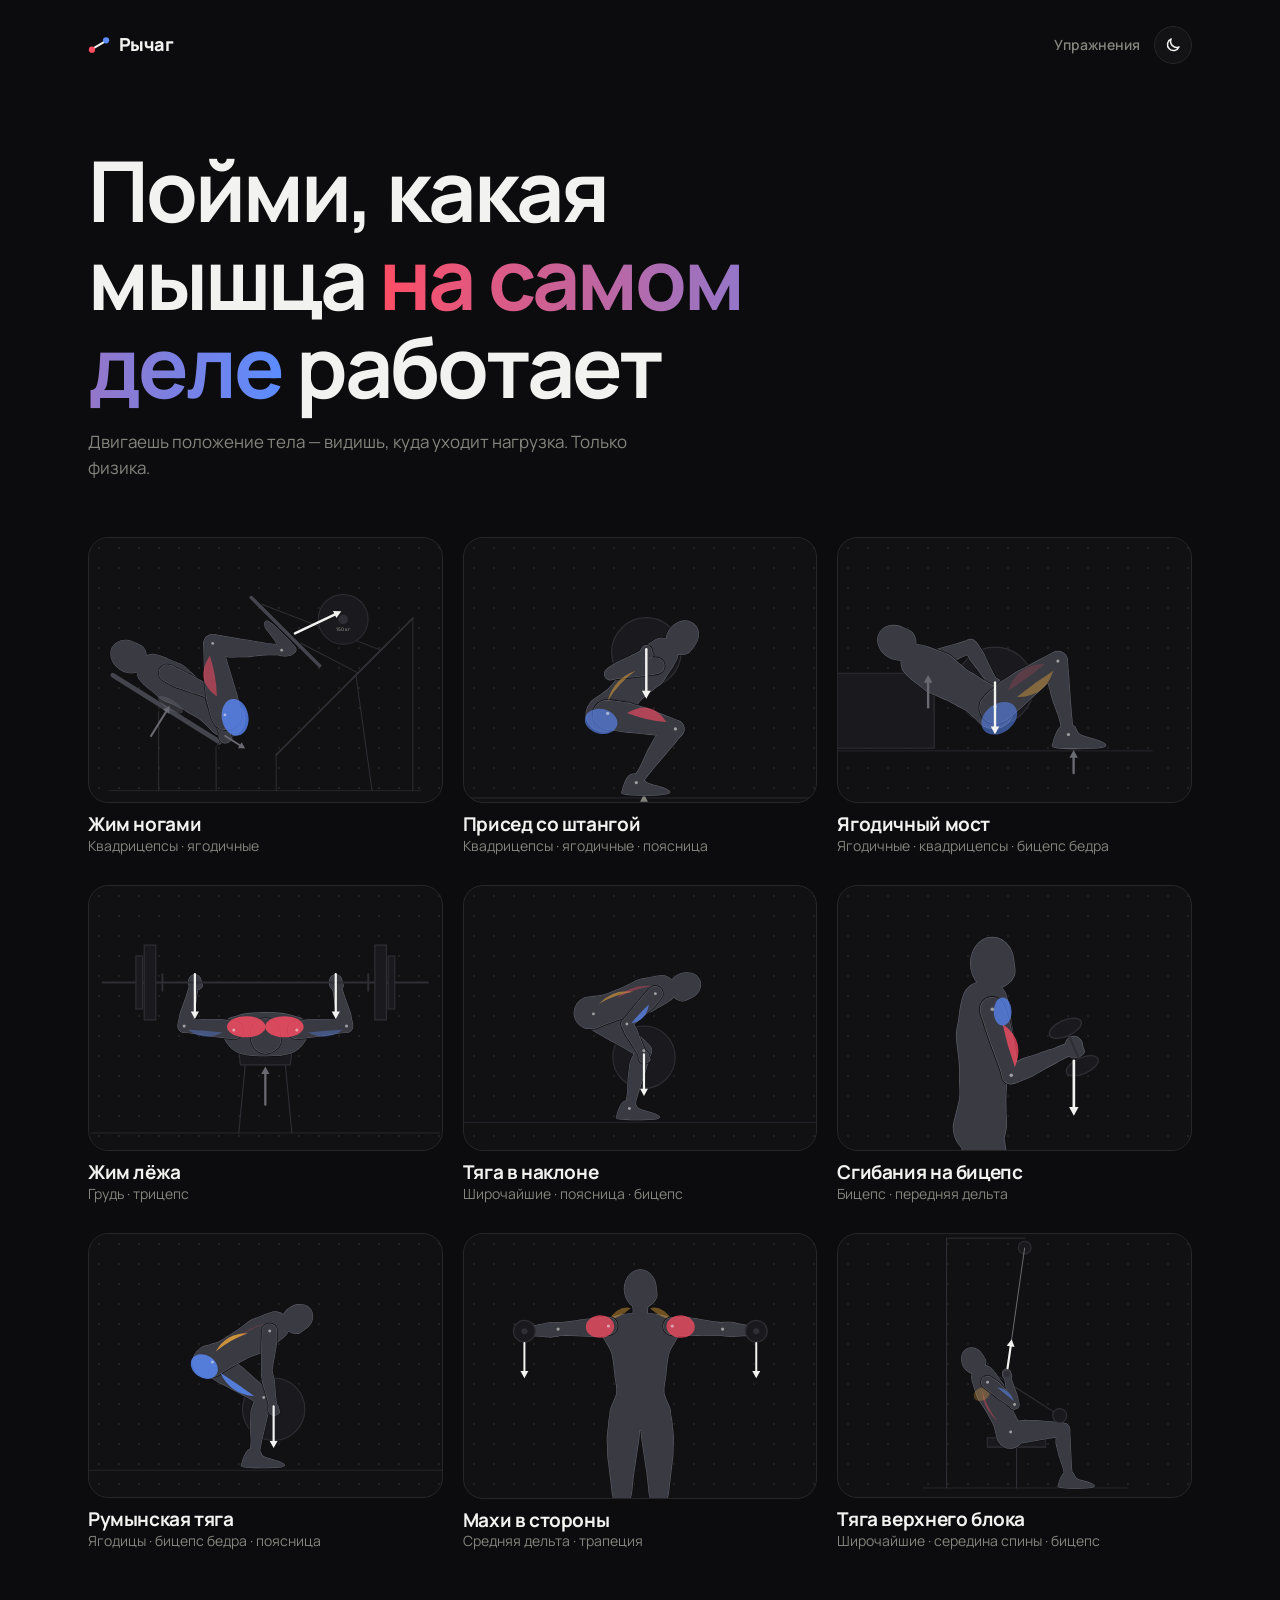
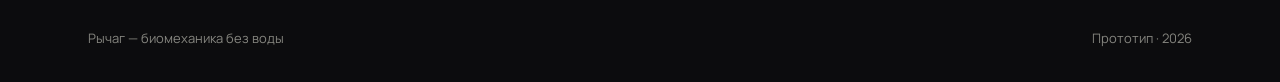
==== index.html @ fae3bc1f "Рычаг: интерактивная биомеханика упражнений Статический сайт: 9 упражнений с моделью рычагов в суста" ====
<!doctype html>
<html lang="ru">
<head>
  <meta charset="utf-8">
  <meta name="theme-color" content="#0c0c0e">
  <script>try{if(localStorage.getItem('theme')==='light')document.documentElement.dataset.theme='light'}catch(e){}</script>
  <meta name="viewport" content="width=device-width, initial-scale=1, viewport-fit=cover">
  <title>Рычаг — биомеханика упражнений</title>
  <meta name="description" content="Интерактивные схемы упражнений: меняешь положение тела — видишь, как меняются рычаги и какая мышца берёт нагрузку.">
  <link rel="preconnect" href="https://fonts.googleapis.com">
  <link rel="preconnect" href="https://fonts.gstatic.com" crossorigin>
  <link href="https://fonts.googleapis.com/css2?family=Manrope:wght@400;600;700;800&display=swap" rel="stylesheet">
  <link rel="stylesheet" href="assets/css/style.css">
</head>
<body>
  <div class="wrap">
    <header class="top">
      <a class="logo" href="index.html" aria-label="Рычаг — на главную">
        <svg class="logo-mark" viewBox="0 0 28 28" aria-hidden="true"><line x1="4" y1="20" x2="24" y2="8"/><circle cx="5" cy="20" r="4"/><circle class="m2" cx="23" cy="8" r="4"/></svg>
        Рычаг
      </a>
      <div class="top-right"><nav><a href="#exercises">Упражнения</a></nav><button class="theme-toggle" id="themeToggle" type="button" aria-label="Включить светлую тему"><svg class="i-moon" viewBox="0 0 24 24" aria-hidden="true"><path d="M20 14.5A8 8 0 0 1 9.5 4a8 8 0 1 0 10.5 10.5z"/></svg><svg class="i-sun" viewBox="0 0 24 24" aria-hidden="true"><circle cx="12" cy="12" r="4"/><path d="M12 2v2M12 20v2M4.9 4.9l1.4 1.4M17.7 17.7l1.4 1.4M2 12h2M20 12h2M4.9 19.1l1.4-1.4M17.7 6.3l1.4-1.4"/></svg></button></div>
    </header>

    <main>
      <section class="hero">
        <h1>Пойми, какая мышца <em>на самом деле</em> работает</h1>
        <p class="lead">Двигаешь положение тела — видишь, куда уходит нагрузка. Только физика.</p>
        
      </section>
      <div id="exercises"></div>

      <div class="cards">
        <a class="ex-card" href="exercises/leg-press.html">
          <div class="thumb"><svg data-mini="leg-press" aria-hidden="true"></svg></div>
          <div>
            <h3>Жим ногами</h3>
            <p class="tags">Квадрицепсы · ягодичные</p>
          </div>
        </a>
        <a class="ex-card" href="exercises/squat.html">
          <div class="thumb"><svg data-mini="squat" aria-hidden="true"></svg></div>
          <div>
            <h3>Присед со штангой</h3>
            <p class="tags">Квадрицепсы · ягодичные · поясница</p>
          </div>
        </a>
        <a class="ex-card" href="exercises/hip-thrust.html">
          <div class="thumb"><svg data-mini="hip-thrust" aria-hidden="true"></svg></div>
          <div>
            <h3>Ягодичный мост</h3>
            <p class="tags">Ягодичные · квадрицепсы · бицепс бедра</p>
          </div>
        </a>
        <a class="ex-card" href="exercises/bench-press.html">
          <div class="thumb"><svg data-mini="bench-press" aria-hidden="true"></svg></div>
          <div>
            <h3>Жим лёжа</h3>
            <p class="tags">Грудь · трицепс</p>
          </div>
        </a>
        <a class="ex-card" href="exercises/row.html">
          <div class="thumb"><svg data-mini="row" aria-hidden="true"></svg></div>
          <div>
            <h3>Тяга в наклоне</h3>
            <p class="tags">Широчайшие · поясница · бицепс</p>
          </div>
        </a>
        <a class="ex-card" href="exercises/curl.html">
          <div class="thumb"><svg data-mini="curl" aria-hidden="true"></svg></div>
          <div>
            <h3>Сгибания на бицепс</h3>
            <p class="tags">Бицепс · передняя дельта</p>
          </div>
        </a>
        <a class="ex-card" href="exercises/rdl.html">
          <div class="thumb"><svg data-mini="rdl" aria-hidden="true"></svg></div>
          <div>
            <h3>Румынская тяга</h3>
            <p class="tags">Ягодицы · бицепс бедра · поясница</p>
          </div>
        </a>
        <a class="ex-card" href="exercises/raise.html">
          <div class="thumb"><svg data-mini="raise" aria-hidden="true"></svg></div>
          <div>
            <h3>Махи в стороны</h3>
            <p class="tags">Средняя дельта · трапеция</p>
          </div>
        </a>
        <a class="ex-card" href="exercises/pulldown.html">
          <div class="thumb"><svg data-mini="pulldown" aria-hidden="true"></svg></div>
          <div>
            <h3>Тяга верхнего блока</h3>
            <p class="tags">Широчайшие · середина спины · бицепс</p>
          </div>
        </a>
      </div>
    </main>

    <footer class="foot">
      <span>Рычаг — биомеханика без воды</span>
      <span>Прототип · 2026</span>
    </footer>
  </div>

  <script src="assets/js/theme.js" defer></script>
  <script src="assets/js/bio.js" defer></script>
  <script src="assets/js/scene.js" defer></script>
  <script src="assets/js/leg-press.js" defer></script>
  <script src="assets/js/squat.js" defer></script>
  <script src="assets/js/hip-thrust.js" defer></script>
  <script src="assets/js/bench-press.js" defer></script>
  <script src="assets/js/row.js" defer></script>
  <script src="assets/js/curl.js" defer></script>
  <script src="assets/js/rdl.js" defer></script>
  <script src="assets/js/raise.js" defer></script>
  <script src="assets/js/pulldown.js" defer></script>
  <script>
    window.addEventListener('DOMContentLoaded', () => document.querySelectorAll('[data-mini]').forEach((svg) => {
      const ex = window.EXERCISES[svg.dataset.mini];
      if (ex) window.Scene.mount(svg, ex.model, { mini: true, autoplay: true });
    }));
  </script>
</body>
</html>
---- assets/css/style.css ----
/* ── Цвета: тёмная тема по умолчанию, светлая — по переключателю ── */
:root {
  --bg: #0c0c0e;
  --card: #131316;
  --scene-bg: #111114;
  --ink: #f2f2f0;
  --muted: #85857f;
  --line: #26262b;
  --grid-dot: rgba(255, 255, 255, 0.07);
  --m1: #ff4d64;          /* красный: квадрицепсы, грудь, широчайшие, бицепс */
  --m2: #5b8cff;          /* синий: ягодичные, трицепс, дельта */
  --m3: #ffb43a;          /* янтарный: поясница, бицепс бедра */
  --body: #3a3a42;
  --body-edge: #5d5d67;
  --machine: #2e2e34;
  --machine-fill: #1a1a1e;
  --pad: #44444c;
  --react: #6a6a72;
  --force: #f2f2f0;
  --pen: #d2d2cd;
  --handle: #f2f2f0;
  --handle-ink: #0c0c0e;
  --warn: #fb923c;
  --focus: #5b8cff;
  color-scheme: dark;
}
:root[data-theme="light"] {
  --bg: #f4f4f2;
  --card: #fbfbfa;
  --scene-bg: #fbfbfa;
  --ink: #111112;
  --muted: #85857f;
  --line: #e2e2de;
  --grid-dot: rgba(17, 17, 18, 0.1);
  --m1: #f2273f;
  --m2: #2c63f0;
  --m3: #f09000;
  --body: #cfcfca;
  --body-edge: #a3a39d;
  --machine: #d6d6d1;
  --machine-fill: #ececea;
  --pad: #b9b9b4;
  --react: #a3a39e;
  --force: #111112;
  --pen: #3c3c3a;
  --handle: #111112;
  --handle-ink: #f4f4f2;
  --warn: #c2410c;
  --focus: #2c63f0;
  color-scheme: light;
}

/* ── База ──────────────────────────────────────────────────────── */
*, *::before, *::after { box-sizing: border-box; }
html { -webkit-text-size-adjust: 100%; }
body {
  margin: 0;
  background: var(--bg);
  color: var(--ink);
  font: 400 16px/1.55 "Manrope", system-ui, sans-serif;
  -webkit-font-smoothing: antialiased;
}
h1, h2, h3 { font-weight: 700; letter-spacing: -0.035em; line-height: 1.05; margin: 0; }
p { margin: 0; }
a { color: inherit; }
button { font: inherit; color: inherit; }
:focus-visible { outline: 2px solid var(--focus); outline-offset: 3px; border-radius: 6px; }

.wrap { width: min(1160px, 100%); margin: 0 auto; padding: 0 28px; }
@media (max-width: 600px) { .wrap { padding: 0 16px; } }

/* ── Шапка ─────────────────────────────────────────────────────── */
.top { display: flex; align-items: center; justify-content: space-between; padding: 26px 0 10px; }
.logo { font-weight: 800; font-size: 18px; letter-spacing: -0.03em; text-decoration: none; display: inline-flex; align-items: center; gap: 9px; }
.logo-mark { width: 22px; height: 22px; }
.logo-mark line { stroke: var(--ink); stroke-width: 2.5; stroke-linecap: round; }
.logo-mark circle { fill: var(--m1); }
.logo-mark .m2 { fill: var(--m2); }
.top nav { display: flex; gap: 22px; font-size: 14px; font-weight: 600; }
.top nav a { text-decoration: none; color: var(--muted); }
.top nav a:hover { color: var(--ink); }
.top-right { display: flex; align-items: center; gap: 14px; }
.theme-toggle { width: 38px; height: 38px; border-radius: 50%; border: 1px solid var(--line); background: var(--card); display: grid; place-items: center; cursor: pointer; color: var(--ink); }
.theme-toggle svg { width: 18px; height: 18px; fill: none; stroke: currentColor; stroke-width: 2; stroke-linecap: round; stroke-linejoin: round; }
.theme-toggle .i-sun { display: none; }
:root[data-theme="light"] .theme-toggle .i-sun { display: block; }
:root[data-theme="light"] .theme-toggle .i-moon { display: none; }
.c-m1 { color: var(--m1); }
.c-m2 { color: var(--m2); }
.c-m3 { color: var(--m3); }

/* ── Страница упражнения ───────────────────────────────────────── */
.ex-head { padding: 34px 0 26px; display: grid; gap: 10px; }
.ex-head h1 { font-size: clamp(34px, 5.5vw, 56px); }
.lead { color: var(--muted); font-size: 17px; max-width: 54ch; }

.ex-grid { display: grid; grid-template-columns: minmax(0, 1.7fr) minmax(280px, 1fr); gap: 40px; align-items: start; }
@media (max-width: 920px) { .ex-grid { grid-template-columns: 1fr; gap: 28px; } }

.scene-box {
  border-radius: 24px; border: 1px solid var(--line); overflow: hidden;
  background-color: var(--scene-bg);
  background-image: radial-gradient(var(--grid-dot) 1.2px, transparent 1.4px);
  background-size: 24px 24px; background-position: 12px 12px;
}
.stage-bar { display: flex; align-items: center; gap: 18px; padding: 18px 4px 6px; }
.stage-foot { display: flex; justify-content: flex-end; padding: 4px 4px 0; }

.btn-play {
  flex: none; width: 46px; height: 46px; border-radius: 50%; border: 0; cursor: pointer;
  background: var(--ink); color: var(--bg); display: grid; place-items: center; transition: transform 0.15s ease;
}
.btn-play:active { transform: scale(0.94); }
.btn-play svg { width: 16px; height: 16px; fill: currentColor; }
.btn-play .i-pause { display: none; }
.btn-play[aria-pressed="true"] .i-play { display: none; }
.btn-play[aria-pressed="true"] .i-pause { display: block; }

.push-ctl { flex: 1; min-width: 0; display: grid; gap: 4px; }
.push-ctl label { font-size: 13px; font-weight: 600; color: var(--muted); }
.range-labels { display: flex; justify-content: space-between; gap: 12px; font-size: 12px; font-weight: 700; }
.range-labels span:last-child { text-align: right; }

input[type="range"] { -webkit-appearance: none; appearance: none; width: 100%; height: 26px; background: transparent; margin: 0; cursor: pointer; }
input[type="range"]::-webkit-slider-runnable-track { height: 4px; border-radius: 99px; background: linear-gradient(90deg, var(--l, var(--m1)), var(--r, var(--m2))); }
input[type="range"]::-moz-range-track { height: 4px; border-radius: 99px; background: linear-gradient(90deg, var(--l, var(--m1)), var(--r, var(--m2))); }
input[type="range"]::-webkit-slider-thumb { -webkit-appearance: none; width: 20px; height: 20px; margin-top: -8px; border-radius: 50%; background: var(--ink); border: 3px solid var(--bg); }
input[type="range"]::-moz-range-thumb { width: 14px; height: 14px; border-radius: 50%; background: var(--ink); border: 3px solid var(--bg); }

/* Панель */
.panel { display: grid; gap: 14px; }
.card { background: var(--card); border: 1px solid var(--line); border-radius: 20px; padding: 18px; }
.summary { display: grid; gap: 14px; }
.shares { display: grid; grid-template-columns: repeat(var(--n, 2), minmax(0, 1fr)); gap: 12px; }
.share { display: grid; gap: 4px; align-content: start; color: var(--c); font-size: 13px; font-weight: 700; line-height: 1.2; }
.share b { font-size: 46px; font-weight: 800; letter-spacing: -0.05em; line-height: 0.95; font-variant-numeric: tabular-nums; }
.share small { display: none; }
.share:last-child:not(:first-child) { text-align: right; }
.shares.n3 .share:nth-child(2) { text-align: center; }
.shares.n3 .share b { font-size: 36px; }
.split-bar { display: flex; height: 6px; gap: 3px; }
.split-bar i { display: block; height: 100%; border-radius: 99px; transition: width 0.12s linear; }

.notes { list-style: none; margin: 0; padding: 0; display: grid; gap: 12px; font-size: 16px; line-height: 1.5; }
.note .dot { display: none; }
.note b { font-weight: 700; }
.warn { color: var(--warn); font-size: 15px; line-height: 1.5; }
.warn strong { font-weight: 700; }
.warn p + p { margin-top: 6px; }

.presets { display: flex; flex-wrap: wrap; gap: 6px; }
.chip {
  border: 1px solid var(--line); background: transparent; border-radius: 99px; padding: 7px 13px;
  font-size: 13px; font-weight: 600; cursor: pointer; transition: border-color 0.15s, background 0.15s;
}
.chip:hover { border-color: var(--ink); }
.chip:active { transform: scale(0.97); }
.chip[aria-pressed] { display: inline-flex; align-items: center; gap: 7px; color: var(--muted); border-color: transparent; padding: 6px 4px; }
.chip[aria-pressed]:hover { color: var(--ink); }
.chip svg { width: 16px; height: 16px; fill: none; stroke: currentColor; stroke-width: 2; stroke-linecap: round; stroke-linejoin: round; }

.more { padding-top: 14px; padding-bottom: 14px; }
.more summary { cursor: pointer; list-style: none; font-size: 14px; font-weight: 600; color: var(--muted); display: flex; justify-content: space-between; }
.more summary::-webkit-details-marker { display: none; }
.more summary::after { content: "+"; font-size: 18px; line-height: 1; transition: transform 0.2s; }
.more[open] summary::after { transform: rotate(45deg); }
.more[open] summary { margin-bottom: 14px; }
.nums { display: grid; grid-template-columns: 1fr 1fr; gap: 12px 16px; margin: 0 0 14px; }
.nums div { display: grid; gap: 1px; }
.nums dt { font-size: 12px; color: var(--muted); }
.nums dd { margin: 0; font-weight: 700; font-variant-numeric: tabular-nums; }
.notes-more { font-size: 14px; color: var(--muted); }
.notes-more b { color: var(--ink); }

/* Пояснения внизу */
.explain { margin: 56px 0 10px; display: grid; max-width: 760px; border-top: 1px solid var(--line); }
.explain details { border-bottom: 1px solid var(--line); }
.explain summary { cursor: pointer; padding: 18px 0; font-weight: 600; list-style: none; display: flex; justify-content: space-between; align-items: center; }
.explain summary::-webkit-details-marker { display: none; }
.explain summary::after { content: "+"; font-size: 20px; color: var(--muted); transition: transform 0.2s; }
.explain details[open] summary::after { transform: rotate(45deg); }
.explain .body { padding: 0 0 20px; display: grid; gap: 10px; color: var(--muted); }
.explain .body b { color: var(--ink); }

/* ── Сцена SVG ─────────────────────────────────────────────────── */
.lp-scene { display: block; width: 100%; height: auto; user-select: none; -webkit-user-select: none; }

/* тренажёры — тонкие линии */
.m-base, .m-frame, .m-rail, .m-sled, .m-grip { stroke: var(--machine); stroke-width: 3px; stroke-linecap: round; fill: none; }
.m-base { stroke-width: 2px; }
.m-rail, .m-sled { stroke-width: 5px; }
.m-pad { stroke: var(--pad); stroke-width: 14px; stroke-linecap: round; }
.m-plate { stroke: var(--pad); stroke-width: 10px; stroke-linecap: round; }
.m-weight { fill: var(--machine-fill); stroke: var(--machine); stroke-width: 3px; }
.m-hub { fill: var(--machine); }
.m-kg { fill: var(--muted); font: 600 14px "Manrope", sans-serif; }
.m-bench { fill: var(--machine-fill); stroke: var(--machine); stroke-width: 3px; }
.mid-mark { fill: var(--muted); }
.cable { stroke: var(--ink); stroke-width: 2px; opacity: 0.55; }

/* тело — один спокойный силуэт */
.b-sil { fill: var(--body); }
.b-rim { fill: none; stroke: var(--body-edge); stroke-width: 3px; stroke-linejoin: round; }
.b-sep { fill: none; stroke: var(--scene-bg); stroke-width: 7px; stroke-linejoin: round; }
.bone { display: none; }
.joint { fill: var(--ink); stroke: none; r: 4px; opacity: 0.55; }

/* мышцы */
.mu-m1 { fill: var(--m1); }
.mu-m2 { fill: var(--m2); }
.mu-m3 { fill: var(--m3); }


/* силы и рычаги */
.fline { stroke: var(--ink); stroke-width: 1.5; stroke-dasharray: 5 7; opacity: 0.35; }
.lever { stroke-width: 3; stroke-linecap: round; }
.lever.m1 { stroke: var(--m1); }
.lever.m2 { stroke: var(--m2); }
.lever.m3 { stroke: var(--m3); }
.lever.neg { stroke-dasharray: 2 6; opacity: 0.5; }
.ra { fill: none; stroke: var(--ink); stroke-width: 1.2; opacity: 0.35; }
.lever-lbl { font: 700 14px "Manrope", sans-serif; paint-order: stroke; stroke: var(--scene-bg); stroke-width: 5px; stroke-linejoin: round; }
.lever-lbl.m1 { fill: var(--m1); }
.lever-lbl.m2 { fill: var(--m2); }
.lever-lbl.m3 { fill: var(--m3); }
.arrow-line { stroke-linecap: round; }
.ar-force .arrow-line { stroke: var(--force); }
.ar-force .arrow-head { fill: var(--force); }
.ar-react .arrow-line { stroke: var(--react); }
.ar-react .arrow-head { fill: var(--react); }
.press { fill: var(--react); opacity: 0.35; }

/* график в сгибаниях */
.chart-bg { fill: none; }
.chart-axis { stroke: var(--muted); stroke-width: 1.2; opacity: 0.5; }
.chart-curve { fill: none; stroke: var(--m1); stroke-width: 3; stroke-linejoin: round; }
.chart-dot { fill: var(--m1); stroke: var(--scene-bg); stroke-width: 3; }
.chart-lbl { fill: var(--muted); font: 600 13px "Manrope", sans-serif; }

/* ручки */
.ctl { cursor: grab; touch-action: none; outline: none; }
.ctl.dragging, .is-dragging { cursor: grabbing; }
.ctl-hit { fill: transparent; }
.ctl-ring { fill: var(--handle); stroke: var(--scene-bg); stroke-width: 3; transition: r 0.15s; }
.ctl:hover .ctl-ring, .ctl.dragging .ctl-ring { r: 24; }
.ctl:focus-visible .ctl-ring { stroke: var(--focus); stroke-width: 4; }
.ctl-glyph { stroke: var(--handle-ink); stroke-width: 2.2; fill: none; stroke-linecap: round; stroke-linejoin: round; pointer-events: none; }
.ctl-pulse { fill: none; stroke: var(--handle); stroke-width: 1.5; opacity: 0; transform-box: fill-box; transform-origin: center; animation: pulse 2.6s ease-out infinite; }
.is-dragging .ctl-pulse, .touched .ctl-pulse { animation: none; }
@keyframes pulse { 0% { opacity: 0.4; transform: scale(0.8); } 100% { opacity: 0; transform: scale(1.5); } }

/* пометки «ручкой» */
.note-txt { fill: var(--pen); font: 600 calc(25px * var(--ns, 1)) "Caveat", "Comic Sans MS", cursive; paint-order: stroke; stroke: var(--scene-bg); stroke-width: 6px; stroke-linejoin: round; }
.note-ln { fill: none; stroke: var(--pen); stroke-width: 1.8; stroke-linecap: round; stroke-linejoin: round; opacity: 0.75; }
.note-num { fill: var(--pen); font: 700 38px "Caveat", cursive; paint-order: stroke; stroke: var(--scene-bg); stroke-width: 6px; }
.layer-notes { pointer-events: none; transition: opacity 0.2s; }
.notes-off .layer-notes { opacity: 0; }
.pen-notes { margin: 14px 4px 0; padding: 0; list-style: none; counter-reset: pen; display: grid; gap: 3px; color: var(--pen); font: 600 21px/1.15 "Caveat", "Comic Sans MS", cursive; }
.pen-notes li { counter-increment: pen; display: grid; grid-template-columns: 26px 1fr; gap: 6px; align-items: start; }
.pen-notes li::before { content: counter(pen); width: 21px; height: 21px; border: 1.5px solid var(--pen); border-radius: 50%; display: grid; place-items: center; font-size: 15px; line-height: 1; margin-top: 1px; }
.pen-notes.is-off { display: none; }

/* ── Главная ───────────────────────────────────────────────────── */
.hero { padding: 72px 0 56px; display: grid; gap: 18px; }
.hero h1 { font-size: clamp(40px, 7.5vw, 84px); max-width: 13ch; }
.hero h1 em { font-style: normal; background: linear-gradient(90deg, var(--m1), var(--m2)); -webkit-background-clip: text; background-clip: text; color: transparent; }
.btn { display: inline-flex; align-items: center; gap: 10px; padding: 13px 20px; border-radius: 99px; background: var(--ink); color: var(--bg); text-decoration: none; font-weight: 700; font-size: 15px; width: fit-content; transition: transform 0.15s ease; }
.btn:active { transform: scale(0.97); }

.cards { display: grid; grid-template-columns: repeat(auto-fill, minmax(300px, 1fr)); gap: 28px 20px; padding-bottom: 20px; }
.ex-card { display: grid; gap: 12px; text-decoration: none; }
.ex-card .thumb {
  aspect-ratio: 4 / 3; border-radius: 20px; border: 1px solid var(--line); display: grid; place-items: center; overflow: hidden; transition: transform 0.25s ease, border-color 0.2s;
  background-color: var(--scene-bg); background-image: radial-gradient(var(--grid-dot) 1.2px, transparent 1.4px); background-size: 20px 20px;
}
.ex-card:hover .thumb { border-color: var(--muted); }
.ex-card:hover .thumb { transform: translateY(-3px); }
.ex-card .thumb svg { width: 100%; height: 100%; }
.ex-card h3 { font-size: 19px; letter-spacing: -0.02em; }
.ex-card .tags { font-size: 14px; color: var(--muted); }

.foot { padding: 56px 0 34px; color: var(--muted); font-size: 13px; display: flex; justify-content: space-between; gap: 16px; flex-wrap: wrap; }

@media (max-width: 600px) {
  .lever-lbl { font-size: 28px; stroke-width: 8px; }
  .m-kg { font-size: 24px; }
  .share b { font-size: 40px; }
  .shares.n3 .share b { font-size: 28px; }
  .m-base, .m-frame, .m-grip { stroke-width: 5px; }
}

@media (prefers-reduced-motion: reduce) {
  *, *::before, *::after { animation: none !important; transition: none !important; }
}
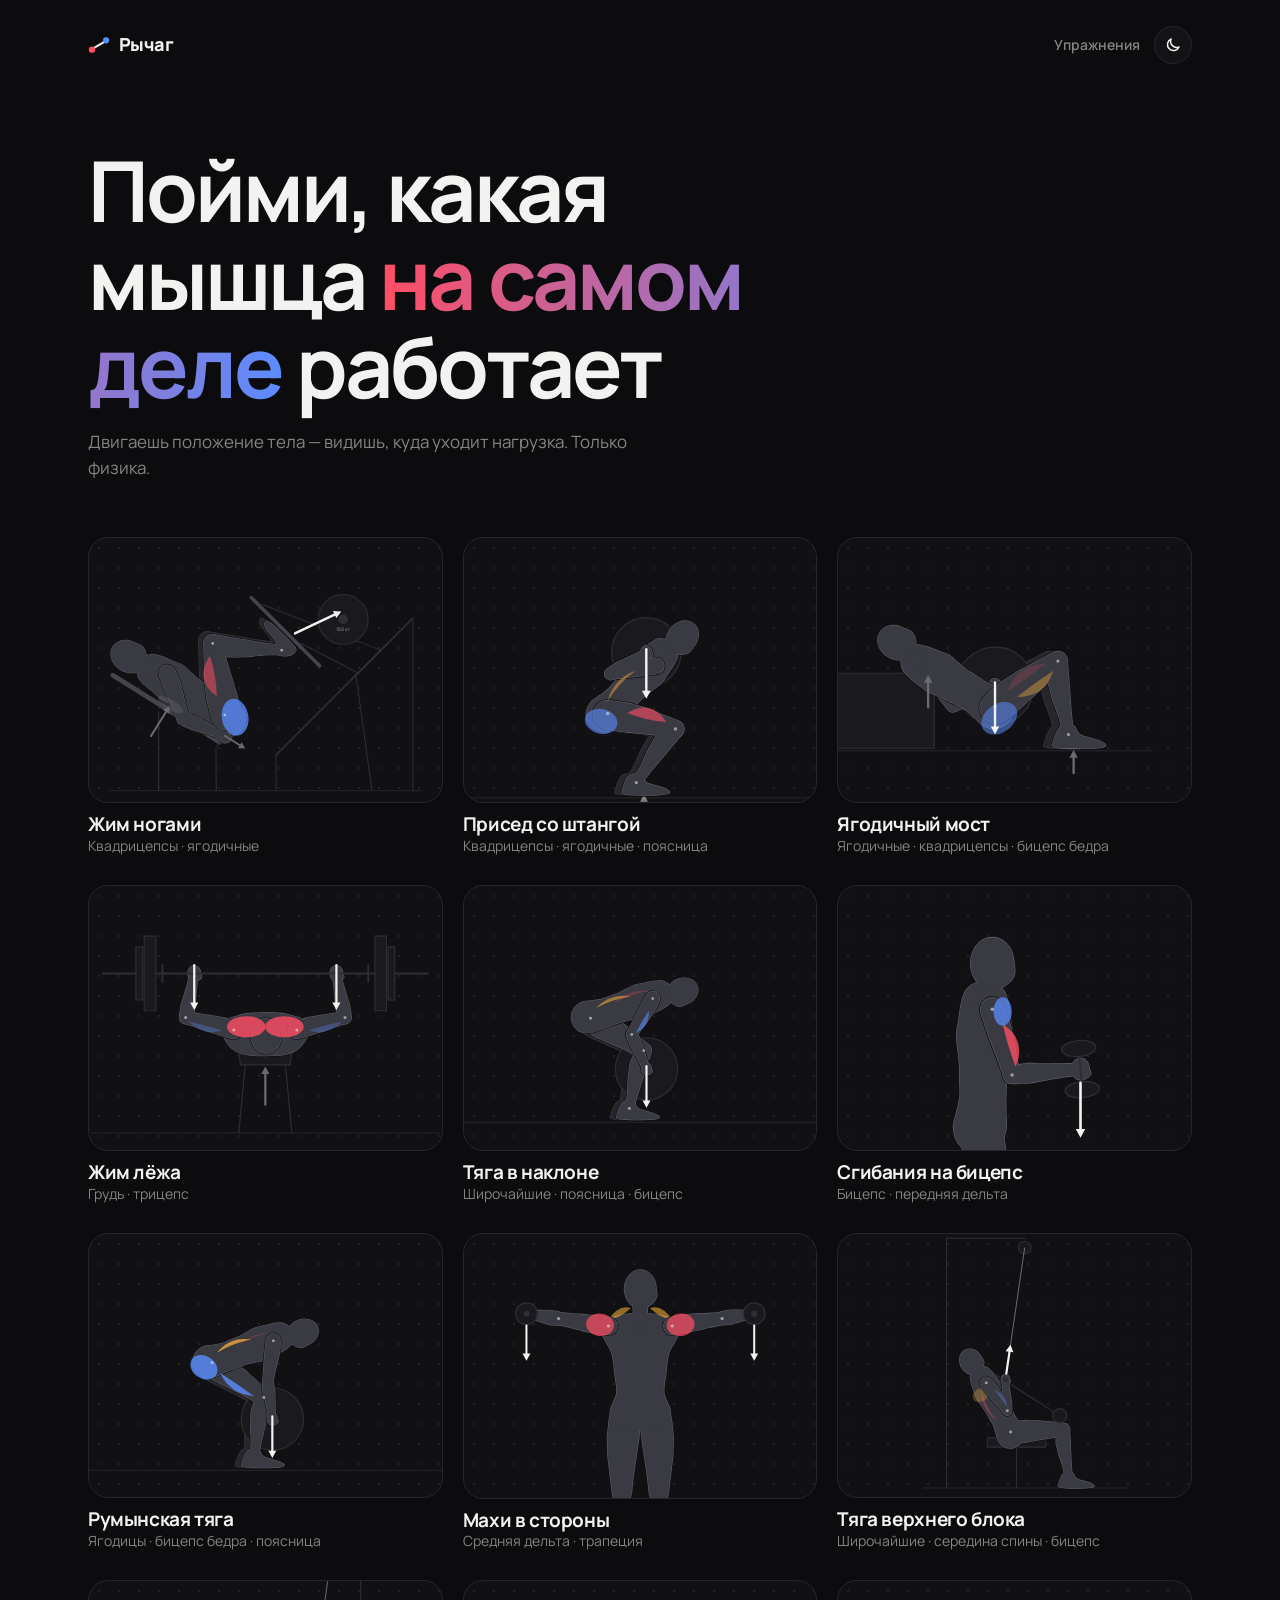
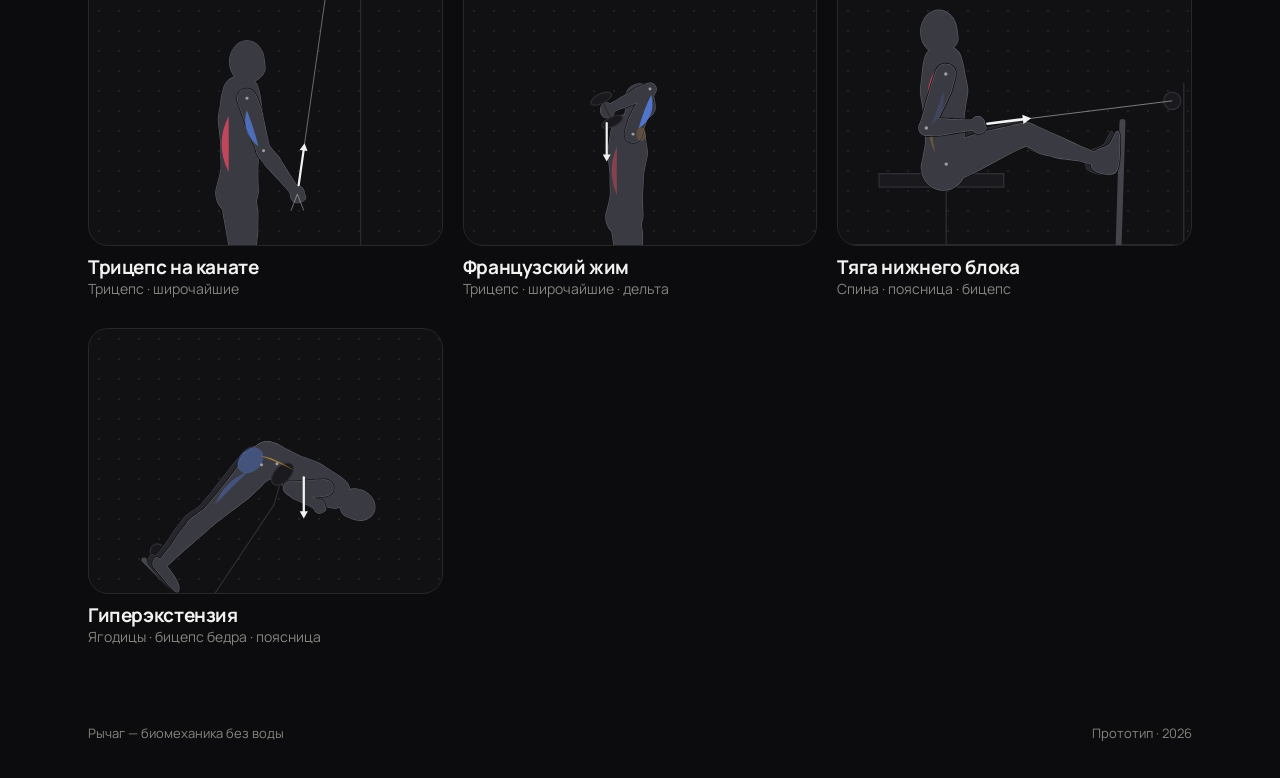
==== commit 1b476061: "Анатомия рук, вторая нога, подсказки и 4 новых упражнения - Локоть сгибается по анатомии (общее прав" ====
--- a/index.html
+++ b/index.html
@@ -94,6 +94,34 @@
             <p class="tags">Широчайшие · середина спины · бицепс</p>
           </div>
         </a>
+        <a class="ex-card" href="exercises/pushdown.html">
+          <div class="thumb"><svg data-mini="pushdown" aria-hidden="true"></svg></div>
+          <div>
+            <h3>Трицепс на канате</h3>
+            <p class="tags">Трицепс · широчайшие</p>
+          </div>
+        </a>
+        <a class="ex-card" href="exercises/overhead-extension.html">
+          <div class="thumb"><svg data-mini="overhead-extension" aria-hidden="true"></svg></div>
+          <div>
+            <h3>Французский жим</h3>
+            <p class="tags">Трицепс · широчайшие · дельта</p>
+          </div>
+        </a>
+        <a class="ex-card" href="exercises/cable-row.html">
+          <div class="thumb"><svg data-mini="cable-row" aria-hidden="true"></svg></div>
+          <div>
+            <h3>Тяга нижнего блока</h3>
+            <p class="tags">Спина · поясница · бицепс</p>
+          </div>
+        </a>
+        <a class="ex-card" href="exercises/back-extension.html">
+          <div class="thumb"><svg data-mini="back-extension" aria-hidden="true"></svg></div>
+          <div>
+            <h3>Гиперэкстензия</h3>
+            <p class="tags">Ягодицы · бицепс бедра · поясница</p>
+          </div>
+        </a>
       </div>
     </main>
 
@@ -115,6 +143,10 @@
   <script src="assets/js/rdl.js" defer></script>
   <script src="assets/js/raise.js" defer></script>
   <script src="assets/js/pulldown.js" defer></script>
+  <script src="assets/js/pushdown.js" defer></script>
+  <script src="assets/js/overhead-extension.js" defer></script>
+  <script src="assets/js/cable-row.js" defer></script>
+  <script src="assets/js/back-extension.js" defer></script>
   <script>
     window.addEventListener('DOMContentLoaded', () => document.querySelectorAll('[data-mini]').forEach((svg) => {
       const ex = window.EXERCISES[svg.dataset.mini];
--- a/assets/css/style.css
+++ b/assets/css/style.css
@@ -12,6 +12,8 @@
   --m3: #ffb43a;          /* янтарный: поясница, бицепс бедра */
   --body: #3a3a42;
   --body-edge: #5d5d67;
+  --body-far: #26262c;
+  --body-far-edge: #3a3a42;
   --machine: #2e2e34;
   --machine-fill: #1a1a1e;
   --pad: #44444c;
@@ -37,6 +39,8 @@
   --m3: #f09000;
   --body: #cfcfca;
   --body-edge: #a3a39d;
+  --body-far: #b4b4ae;
+  --body-far-edge: #9a9a94;
   --machine: #d6d6d1;
   --machine-fill: #ececea;
   --pad: #b9b9b4;
@@ -98,6 +102,7 @@
 @media (max-width: 920px) { .ex-grid { grid-template-columns: 1fr; gap: 28px; } }
 
 .scene-box {
+  position: relative;
   border-radius: 24px; border: 1px solid var(--line); overflow: hidden;
   background-color: var(--scene-bg);
   background-image: radial-gradient(var(--grid-dot) 1.2px, transparent 1.4px);
@@ -201,6 +206,8 @@
 /* тело — один спокойный силуэт */
 .b-sil { fill: var(--body); }
 .b-rim { fill: none; stroke: var(--body-edge); stroke-width: 3px; stroke-linejoin: round; }
+.far .b-sil { fill: var(--body-far); }
+.far .b-rim { stroke: var(--body-far-edge); }
 .b-sep { fill: none; stroke: var(--scene-bg); stroke-width: 7px; stroke-linejoin: round; }
 .bone { display: none; }
 .joint { fill: var(--ink); stroke: none; r: 4px; opacity: 0.55; }
@@ -219,7 +226,7 @@
 .lever.m3 { stroke: var(--m3); }
 .lever.neg { stroke-dasharray: 2 6; opacity: 0.5; }
 .ra { fill: none; stroke: var(--ink); stroke-width: 1.2; opacity: 0.35; }
-.lever-lbl { font: 700 14px "Manrope", sans-serif; paint-order: stroke; stroke: var(--scene-bg); stroke-width: 5px; stroke-linejoin: round; }
+.lever-lbl { font: 700 11px "Manrope", sans-serif; paint-order: stroke; stroke: var(--scene-bg); stroke-width: 4px; stroke-linejoin: round; opacity: 0.9; }
 .lever-lbl.m1 { fill: var(--m1); }
 .lever-lbl.m2 { fill: var(--m2); }
 .lever-lbl.m3 { fill: var(--m3); }
@@ -235,6 +242,10 @@
 .chart-axis { stroke: var(--muted); stroke-width: 1.2; opacity: 0.5; }
 .chart-curve { fill: none; stroke: var(--m1); stroke-width: 3; stroke-linejoin: round; }
 .chart-dot { fill: var(--m1); stroke: var(--scene-bg); stroke-width: 3; }
+.chart-curve.m2 { stroke: var(--m2); }
+.chart-dot.m2 { fill: var(--m2); }
+.chart-curve.m3 { stroke: var(--m3); }
+.chart-dot.m3 { fill: var(--m3); }
 .chart-lbl { fill: var(--muted); font: 600 13px "Manrope", sans-serif; }
 
 /* ручки */
@@ -282,13 +293,29 @@
 .foot { padding: 56px 0 34px; color: var(--muted); font-size: 13px; display: flex; justify-content: space-between; gap: 16px; flex-wrap: wrap; }
 
 @media (max-width: 600px) {
-  .lever-lbl { font-size: 28px; stroke-width: 8px; }
+  .lever-lbl { font-size: 17px; stroke-width: 5px; }
   .m-kg { font-size: 24px; }
   .share b { font-size: 40px; }
   .shares.n3 .share b { font-size: 28px; }
   .m-base, .m-frame, .m-grip { stroke-width: 5px; }
+  .chart-lbl { font-size: 22px; }
+  .chart-curve { stroke-width: 5; }
+  .chart-axis { stroke-width: 2; }
 }
 
 @media (prefers-reduced-motion: reduce) {
   *, *::before, *::after { animation: none !important; transition: none !important; }
 }
+
+/* Кнопка подсказок в углу картинки */
+.notes-btn {
+  position: absolute; top: 12px; right: 12px; z-index: 2;
+  display: inline-flex; align-items: center; gap: 7px; padding: 9px 14px 9px 12px;
+  border-radius: 99px; border: 1px solid var(--line); background: var(--card); color: var(--ink);
+  font-size: 13px; font-weight: 700; cursor: pointer; box-shadow: 0 6px 18px -8px rgba(0, 0, 0, 0.5);
+  transition: background 0.2s, color 0.2s, transform 0.15s;
+}
+.notes-btn:active { transform: scale(0.96); }
+.notes-btn svg { width: 16px; height: 16px; fill: none; stroke: currentColor; stroke-width: 2; stroke-linecap: round; stroke-linejoin: round; }
+.notes-btn[aria-pressed="false"] { background: var(--ink); color: var(--bg); border-color: var(--ink); }
+@media (max-width: 600px) { .notes-btn { top: 8px; right: 8px; padding: 8px 12px 8px 10px; } }
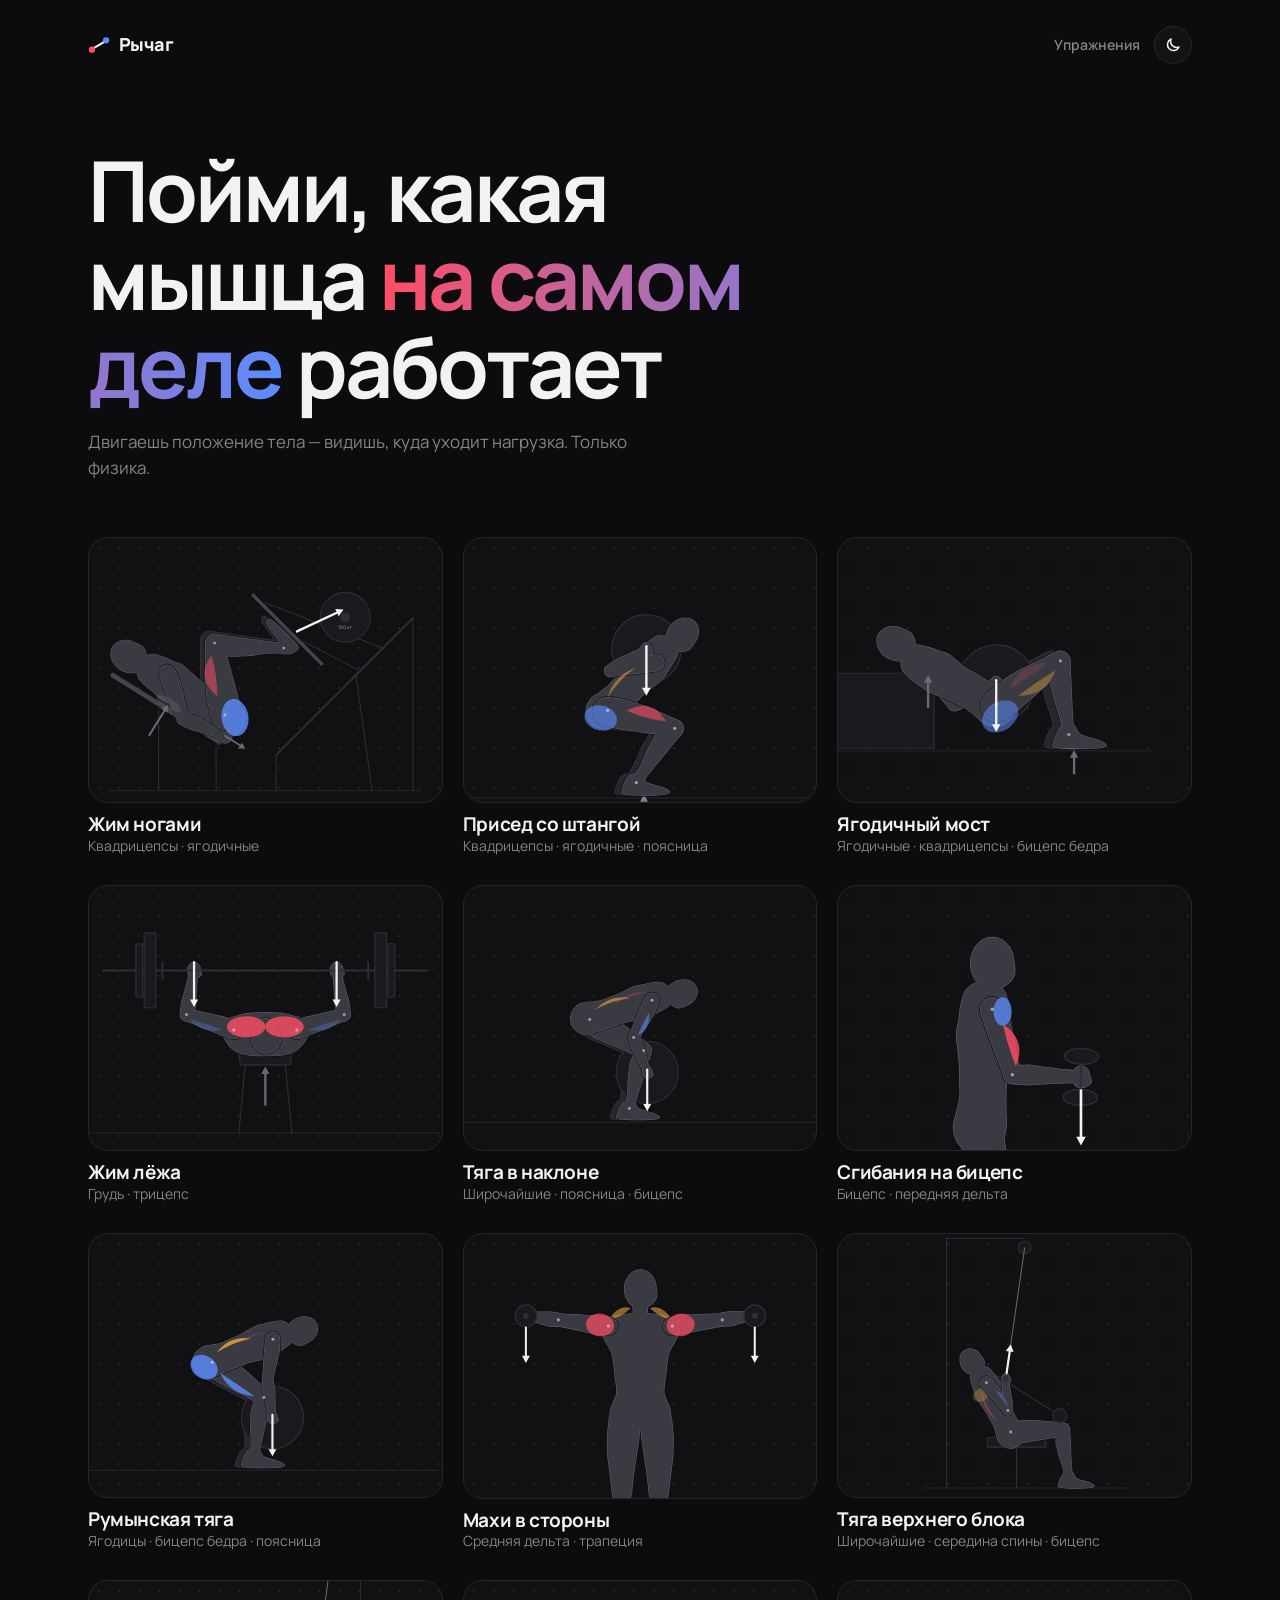
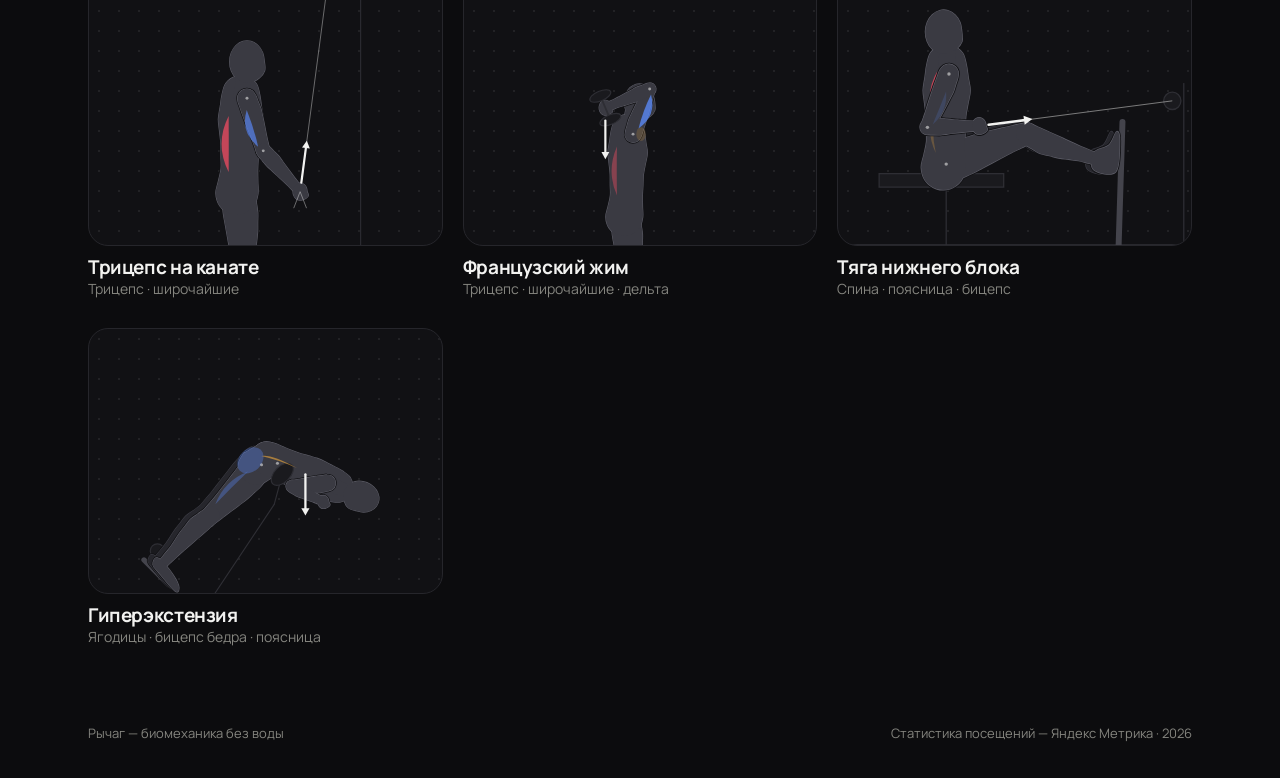
==== commit 11dc31cc: "Яндекс Метрика: счётчик и события Счётчик 114130663 на всех страницах, работает только на github.io." ====
--- a/index.html
+++ b/index.html
@@ -3,6 +3,21 @@
 <head>
   <meta charset="utf-8">
   <meta name="theme-color" content="#0c0c0e">
+  <!-- Yandex.Metrika counter: работает только на опубликованном сайте -->
+  <script>
+    window.track = function () {};
+    if (/github\.io$/.test(location.hostname)) {
+      (function(m,e,t,r,i,k,a){m[i]=m[i]||function(){(m[i].a=m[i].a||[]).push(arguments)};
+      m[i].l=1*new Date();
+      for (var j = 0; j < document.scripts.length; j++) {if (document.scripts[j].src === r) { return; }}
+      k=e.createElement(t),a=e.getElementsByTagName(t)[0],k.async=1,k.src=r,a.parentNode.insertBefore(k,a)})
+      (window, document, 'script', 'https://mc.yandex.ru/metrika/tag.js?id=114130663', 'ym');
+      ym(114130663, 'init', { ssr: true, webvisor: true, clickmap: true, accurateTrackBounce: true, trackLinks: true });
+      // события: какие упражнения двигают, чем пользуются
+      window.track = function (goal, params) { try { ym(114130663, 'reachGoal', goal, params); } catch (e) {} };
+    }
+  </script>
+  <!-- /Yandex.Metrika counter -->
   <script>try{if(localStorage.getItem('theme')==='light')document.documentElement.dataset.theme='light'}catch(e){}</script>
   <meta name="viewport" content="width=device-width, initial-scale=1, viewport-fit=cover">
   <title>Рычаг — биомеханика упражнений</title>
@@ -13,6 +28,7 @@
   <link rel="stylesheet" href="assets/css/style.css">
 </head>
 <body>
+  <noscript><div><img src="https://mc.yandex.ru/watch/114130663" style="position:absolute; left:-9999px;" alt=""></div></noscript>
   <div class="wrap">
     <header class="top">
       <a class="logo" href="index.html" aria-label="Рычаг — на главную">
@@ -127,7 +143,7 @@
 
     <footer class="foot">
       <span>Рычаг — биомеханика без воды</span>
-      <span>Прототип · 2026</span>
+      <span>Статистика посещений — Яндекс Метрика · 2026</span>
     </footer>
   </div>
 
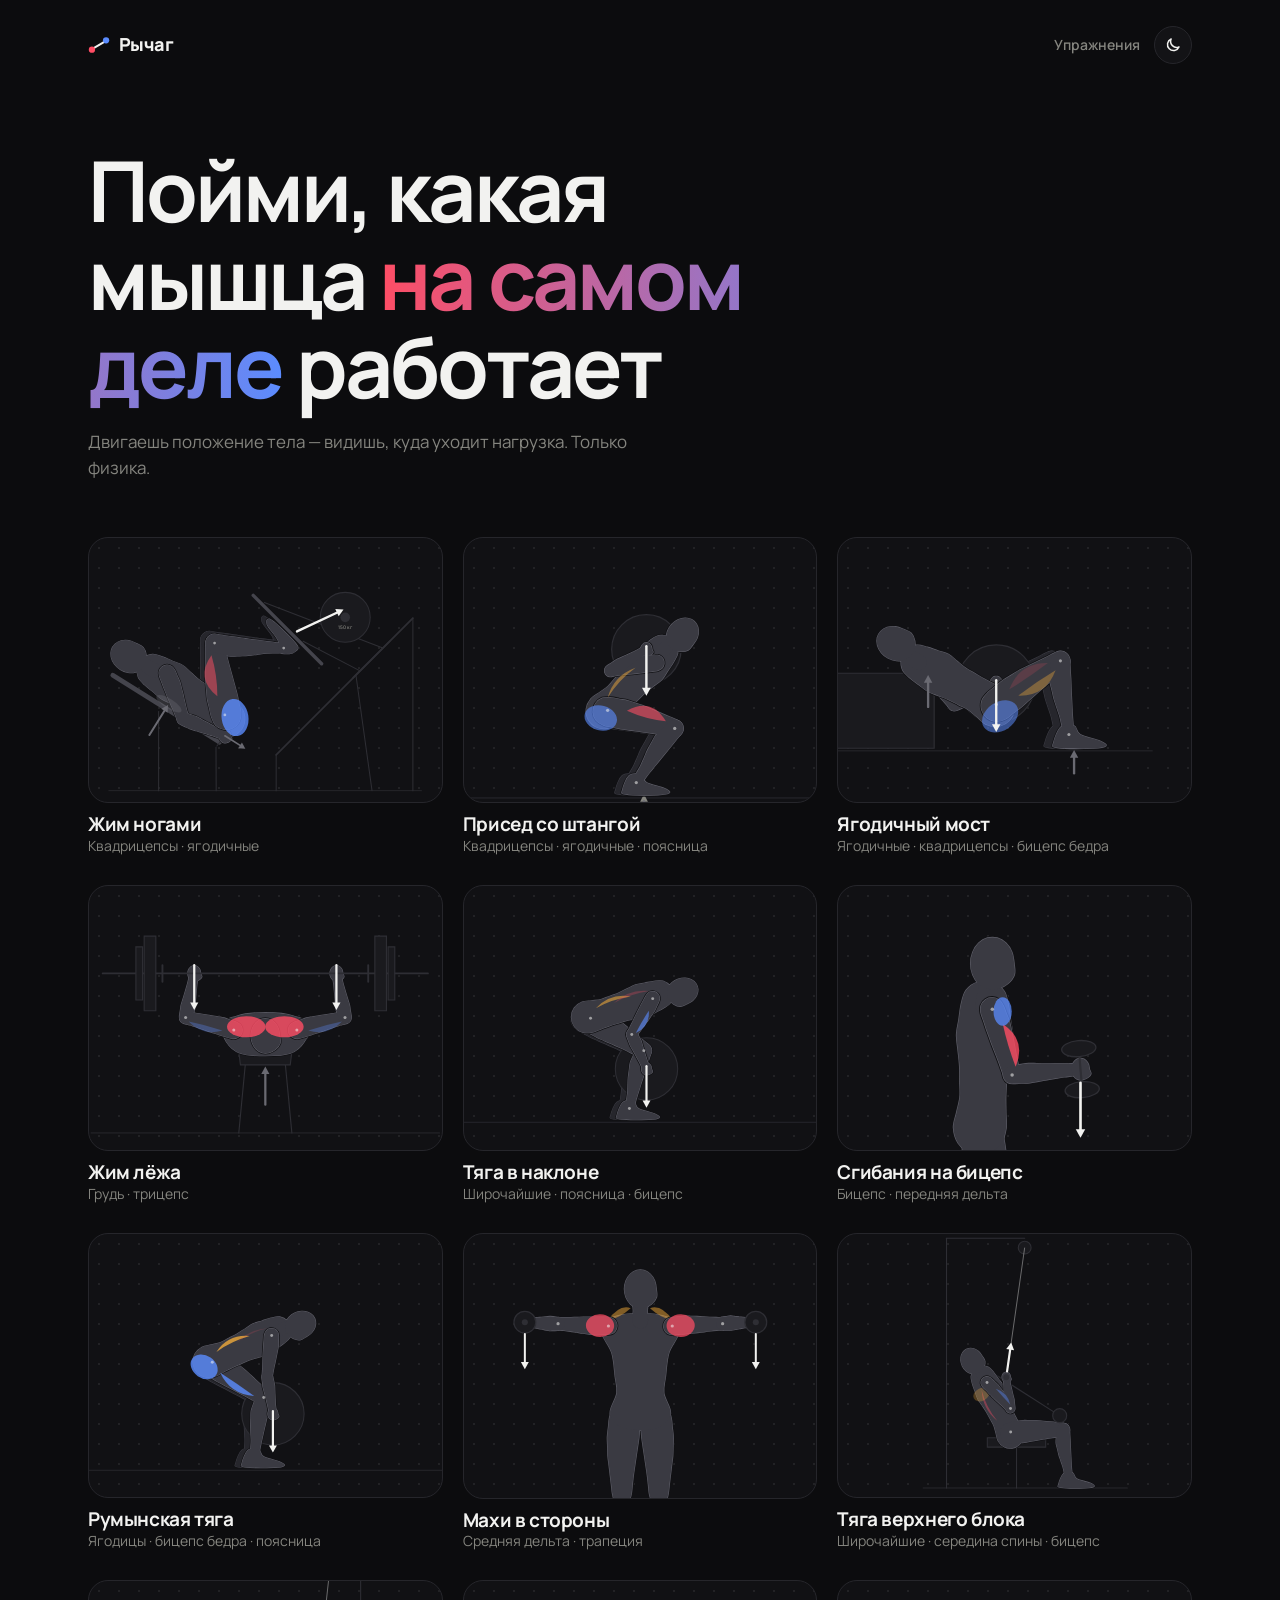
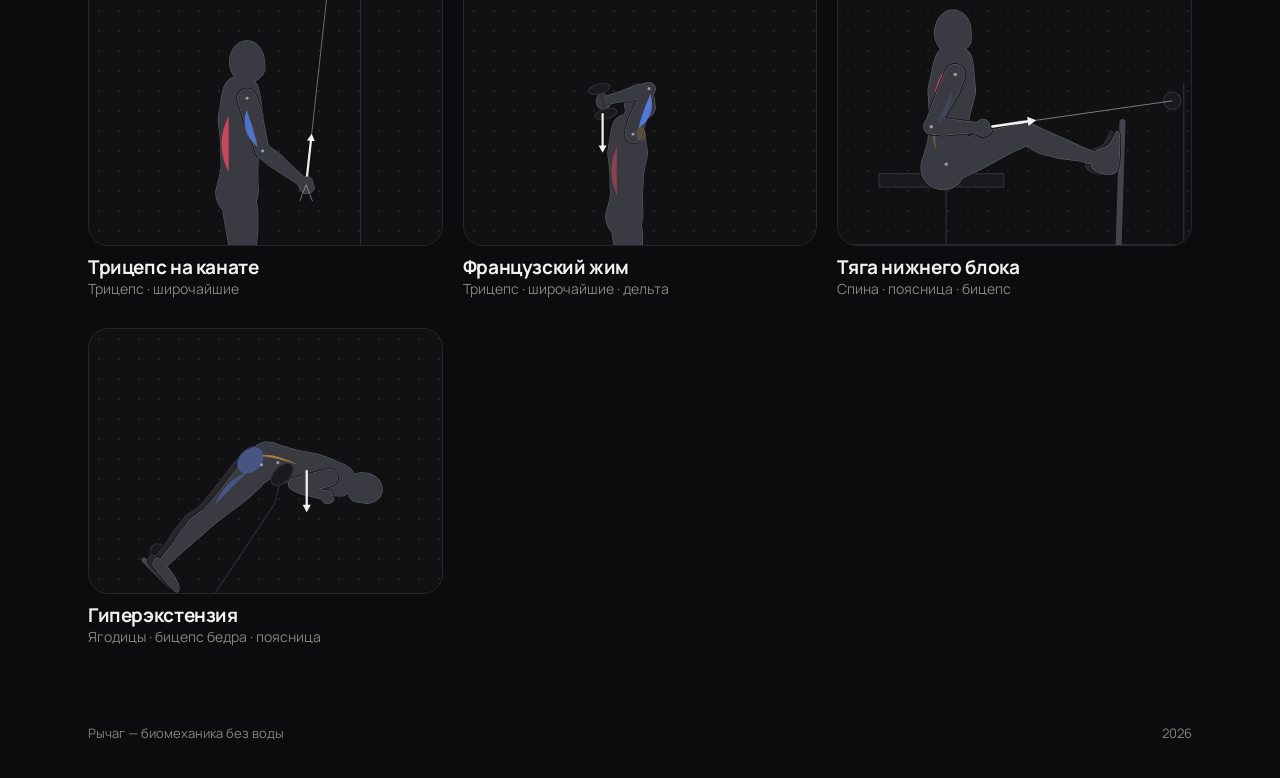
==== commit 880fd334: "Убрать строку про Метрику из подвала Co-Authored-By: Claude Opus 5.5 <noreply@anthropic.com>" ====
--- a/index.html
+++ b/index.html
@@ -143,7 +143,7 @@
 
     <footer class="foot">
       <span>Рычаг — биомеханика без воды</span>
-      <span>Статистика посещений — Яндекс Метрика · 2026</span>
+      <span>2026</span>
     </footer>
   </div>
 
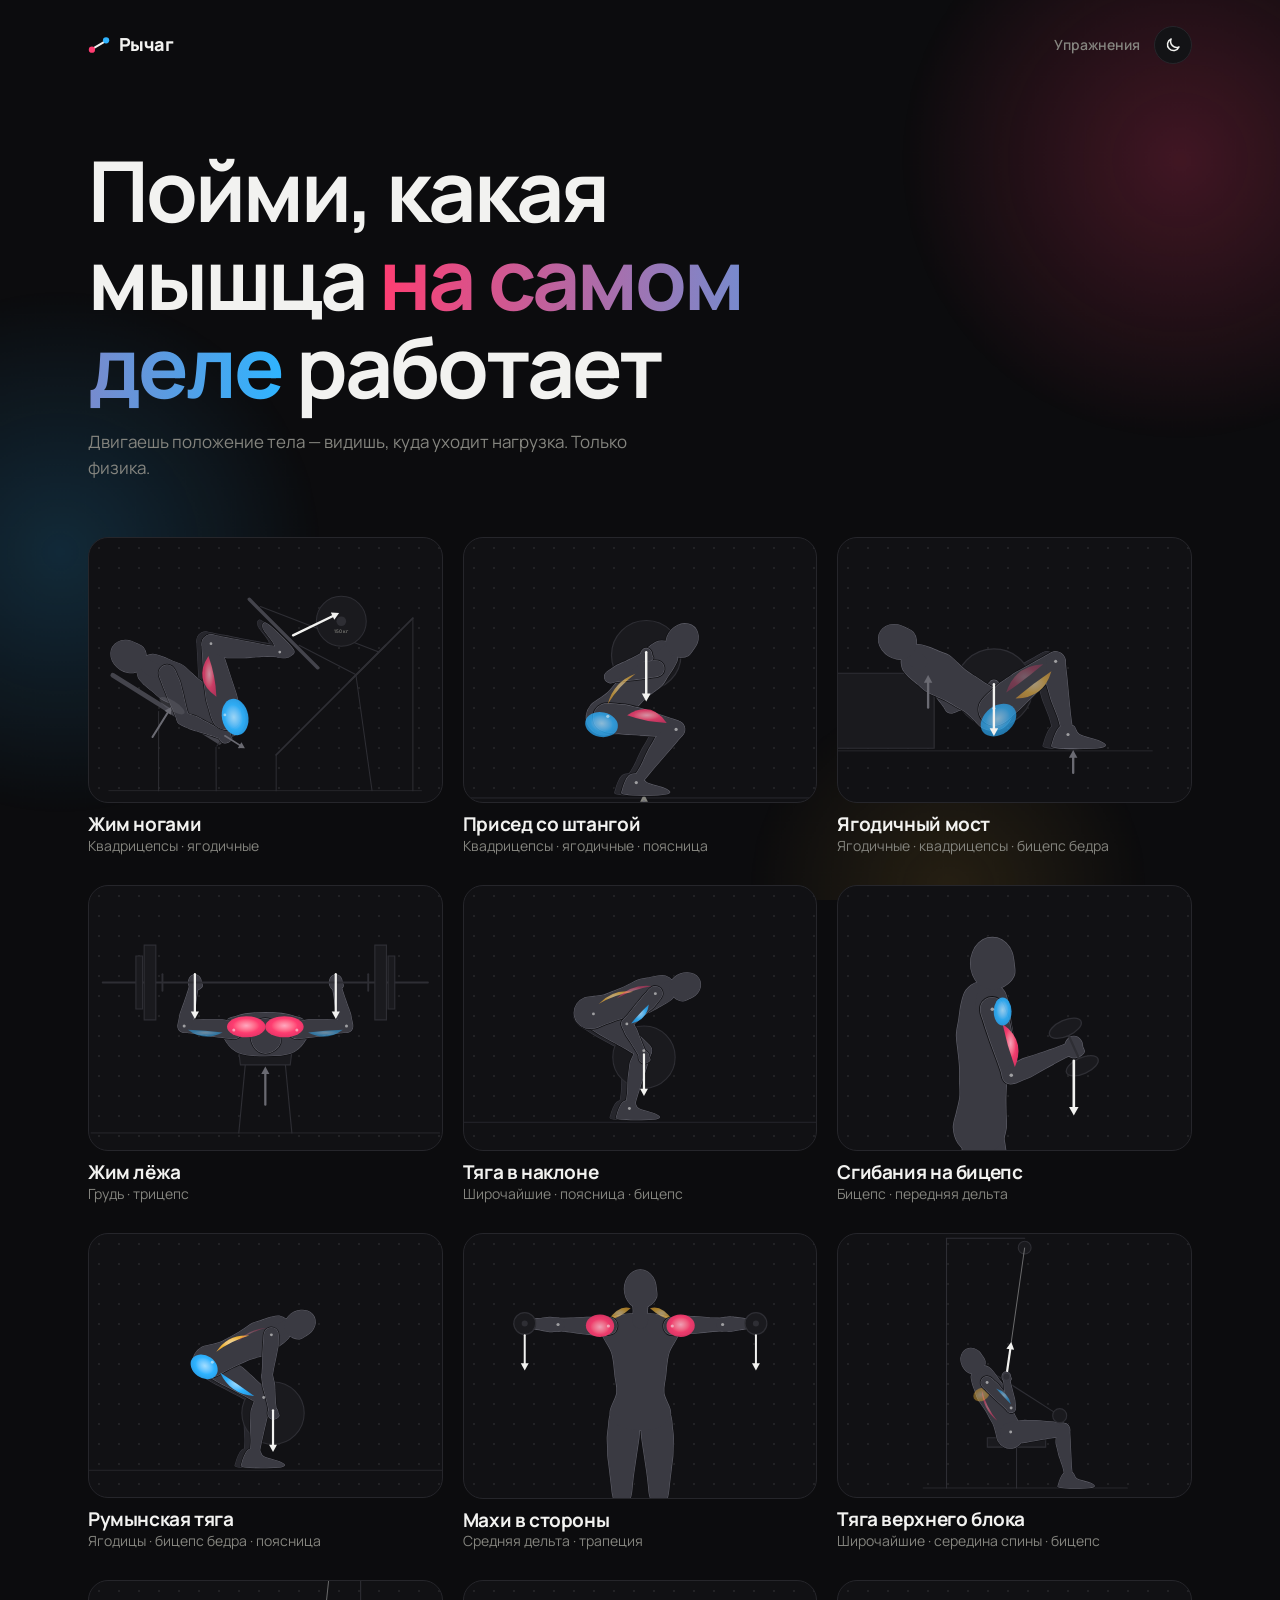
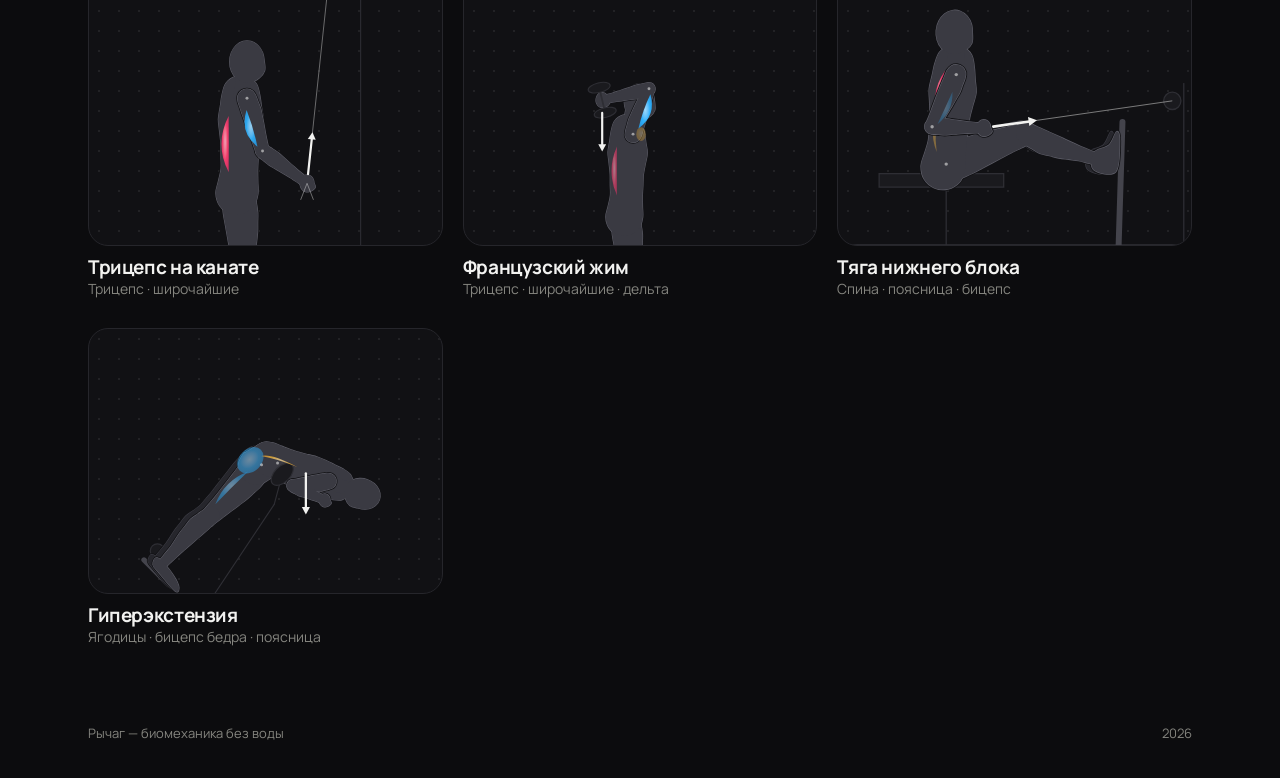
==== commit cf75d5e7: "Градиентные мышцы и цветные пятна на фоне Co-Authored-By: Claude Opus 5.5 <noreply@anthropic.com>" ====
--- a/index.html
+++ b/index.html
@@ -28,6 +28,7 @@
   <link rel="stylesheet" href="assets/css/style.css">
 </head>
 <body>
+  <div class="amb" aria-hidden="true"><i class="a"></i><i class="b"></i><i class="c"></i></div>
   <noscript><div><img src="https://mc.yandex.ru/watch/114130663" style="position:absolute; left:-9999px;" alt=""></div></noscript>
   <div class="wrap">
     <header class="top">
--- a/assets/css/style.css
+++ b/assets/css/style.css
@@ -7,9 +7,9 @@
   --muted: #85857f;
   --line: #26262b;
   --grid-dot: rgba(255, 255, 255, 0.07);
-  --m1: #ff4d64;          /* красный: квадрицепсы, грудь, широчайшие, бицепс */
-  --m2: #5b8cff;          /* синий: ягодичные, трицепс, дельта */
-  --m3: #ffb43a;          /* янтарный: поясница, бицепс бедра */
+  --m1: #ff3d71;          /* малиновый: квадрицепсы, грудь, широчайшие, бицепс */
+  --m2: #2fb4ff;          /* электрик: ягодичные, трицепс, дельта */
+  --m3: #ffc23d;          /* золотой: поясница, бицепс бедра */
   --body: #3a3a42;
   --body-edge: #5d5d67;
   --body-far: #26262c;
@@ -34,9 +34,9 @@
   --muted: #85857f;
   --line: #e2e2de;
   --grid-dot: rgba(17, 17, 18, 0.1);
-  --m1: #f2273f;
-  --m2: #2c63f0;
-  --m3: #f09000;
+  --m1: #ec1c5a;
+  --m2: #0a8ee8;
+  --m3: #f29a00;
   --body: #cfcfca;
   --body-edge: #a3a39d;
   --body-far: #b4b4ae;
@@ -216,6 +216,32 @@
 .mu-m1 { fill: var(--m1); }
 .mu-m2 { fill: var(--m2); }
 .mu-m3 { fill: var(--m3); }
+/* градиент заливки мышцы: светлая середина → цвет → чуть глубже к краю */
+.gs.m1 { stop-color: var(--m1); }
+.gs.m2 { stop-color: var(--m2); }
+.gs.m3 { stop-color: var(--m3); }
+.gs-hi.m1 { stop-color: #ff9fbb; stop-color: color-mix(in srgb, var(--m1) 45%, #fff); }
+.gs-hi.m2 { stop-color: #a6e0ff; stop-color: color-mix(in srgb, var(--m2) 45%, #fff); }
+.gs-hi.m3 { stop-color: #ffe39e; stop-color: color-mix(in srgb, var(--m3) 45%, #fff); }
+.gs-lo.m1 { stop-color: #d0124d; stop-color: color-mix(in srgb, var(--m1) 80%, #5a0030); }
+.gs-lo.m2 { stop-color: #1b7fd6; stop-color: color-mix(in srgb, var(--m2) 80%, #062a70); }
+.gs-lo.m3 { stop-color: #f08a12; stop-color: color-mix(in srgb, var(--m3) 80%, #b03a00); }
+
+/* ── Цветные пятна на фоне страницы, медленно плывут ─────────── */
+.amb { position: fixed; inset: 0; z-index: -1; overflow: hidden; pointer-events: none; }
+.amb i { position: absolute; border-radius: 50%; animation: drift 28s ease-in-out infinite alternate; will-change: transform; }
+.amb .a { width: 640px; height: 640px; right: -220px; top: -160px;
+  background: radial-gradient(circle, rgba(255, 61, 113, 0.2), transparent 62%);
+  background: radial-gradient(circle, color-mix(in srgb, var(--m1) 22%, transparent), transparent 62%); }
+.amb .b { width: 600px; height: 600px; left: -240px; top: 28vh; animation-delay: -9s;
+  background: radial-gradient(circle, rgba(47, 180, 255, 0.17), transparent 62%);
+  background: radial-gradient(circle, color-mix(in srgb, var(--m2) 18%, transparent), transparent 62%); }
+.amb .c { width: 460px; height: 460px; right: 8vw; bottom: -220px; animation-delay: -18s;
+  background: radial-gradient(circle, rgba(255, 194, 61, 0.1), transparent 62%);
+  background: radial-gradient(circle, color-mix(in srgb, var(--m3) 11%, transparent), transparent 62%); }
+:root[data-theme="light"] .amb { opacity: 0.6; }
+@keyframes drift { from { transform: translate(0, 0) scale(1); } to { transform: translate(4vw, -3vh) scale(1.08); } }
+@media (prefers-reduced-motion: reduce) { .amb i { animation: none; } }
 
 
 /* силы и рычаги */
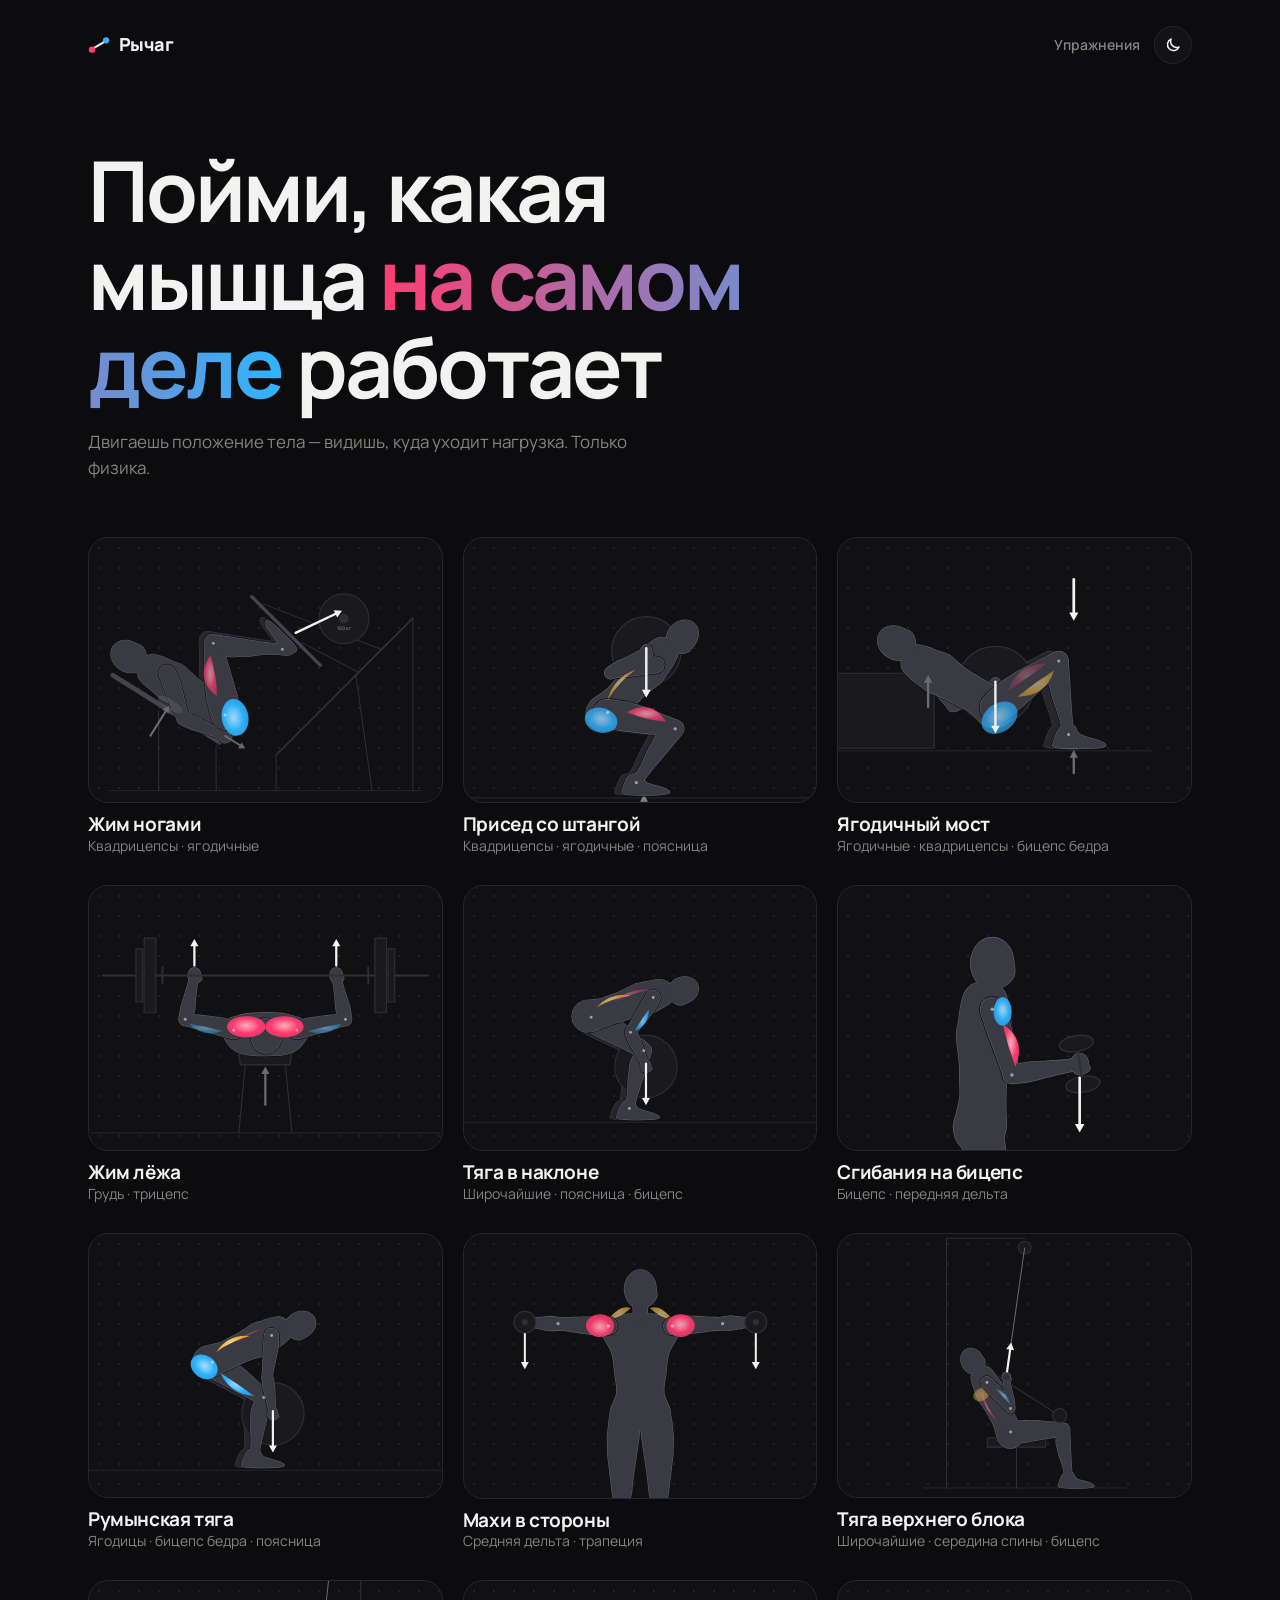
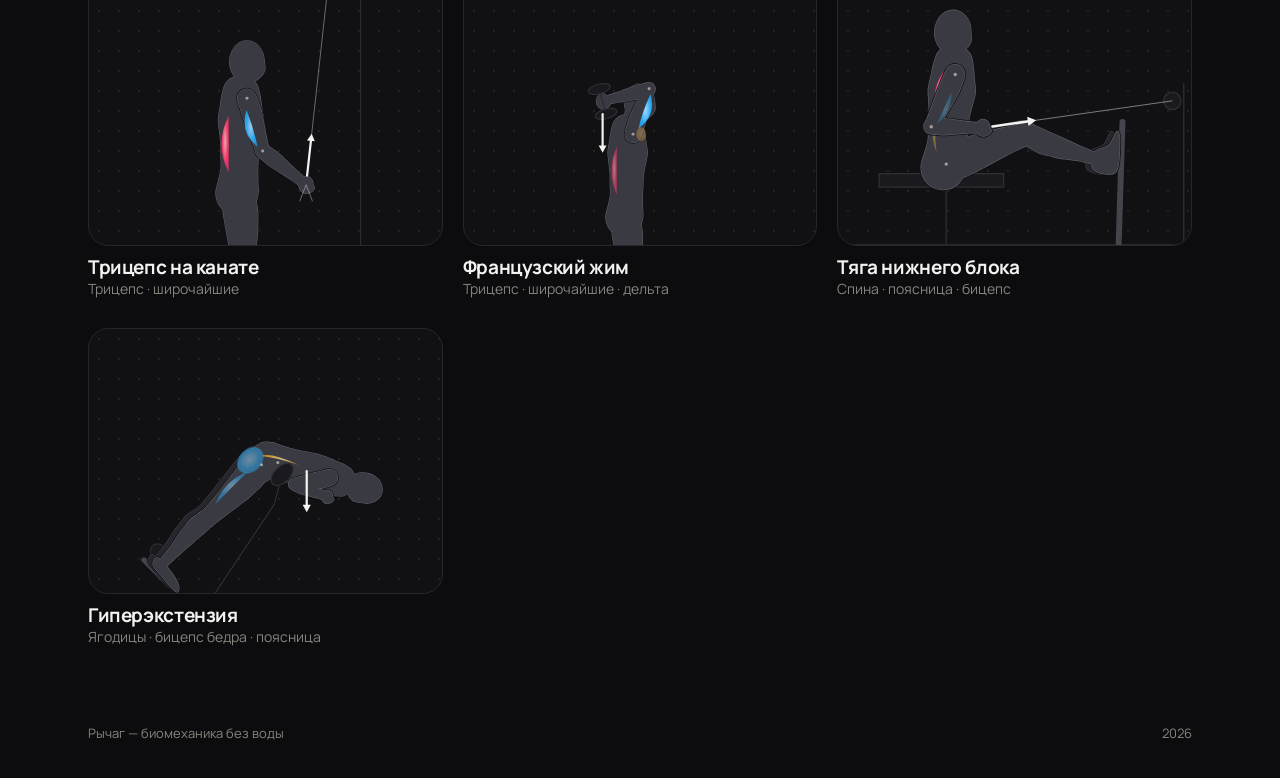
==== commit 017b0ada: "Толчок в ягодичном мосте и жиме лёжа, градиентный ореол мышц, без пятен на фоне Co-Authored-By: Clau" ====
--- a/index.html
+++ b/index.html
@@ -28,7 +28,6 @@
   <link rel="stylesheet" href="assets/css/style.css">
 </head>
 <body>
-  <div class="amb" aria-hidden="true"><i class="a"></i><i class="b"></i><i class="c"></i></div>
   <noscript><div><img src="https://mc.yandex.ru/watch/114130663" style="position:absolute; left:-9999px;" alt=""></div></noscript>
   <div class="wrap">
     <header class="top">
--- a/assets/css/style.css
+++ b/assets/css/style.css
@@ -226,22 +226,11 @@
 .gs-lo.m1 { stop-color: #d0124d; stop-color: color-mix(in srgb, var(--m1) 80%, #5a0030); }
 .gs-lo.m2 { stop-color: #1b7fd6; stop-color: color-mix(in srgb, var(--m2) 80%, #062a70); }
 .gs-lo.m3 { stop-color: #f08a12; stop-color: color-mix(in srgb, var(--m3) 80%, #b03a00); }
-
-/* ── Цветные пятна на фоне страницы, медленно плывут ─────────── */
-.amb { position: fixed; inset: 0; z-index: -1; overflow: hidden; pointer-events: none; }
-.amb i { position: absolute; border-radius: 50%; animation: drift 28s ease-in-out infinite alternate; will-change: transform; }
-.amb .a { width: 640px; height: 640px; right: -220px; top: -160px;
-  background: radial-gradient(circle, rgba(255, 61, 113, 0.2), transparent 62%);
-  background: radial-gradient(circle, color-mix(in srgb, var(--m1) 22%, transparent), transparent 62%); }
-.amb .b { width: 600px; height: 600px; left: -240px; top: 28vh; animation-delay: -9s;
-  background: radial-gradient(circle, rgba(47, 180, 255, 0.17), transparent 62%);
-  background: radial-gradient(circle, color-mix(in srgb, var(--m2) 18%, transparent), transparent 62%); }
-.amb .c { width: 460px; height: 460px; right: 8vw; bottom: -220px; animation-delay: -18s;
-  background: radial-gradient(circle, rgba(255, 194, 61, 0.1), transparent 62%);
-  background: radial-gradient(circle, color-mix(in srgb, var(--m3) 11%, transparent), transparent 62%); }
-:root[data-theme="light"] .amb { opacity: 0.6; }
-@keyframes drift { from { transform: translate(0, 0) scale(1); } to { transform: translate(4vw, -3vh) scale(1.08); } }
-@media (prefers-reduced-motion: reduce) { .amb i { animation: none; } }
+/* ореол уходит в соседний оттенок: малиновый → фиолетовый, голубой → индиго, золотой → коралл */
+.gh.m1 { stop-color: #a64dff; }
+.gh.m2 { stop-color: #6b5cff; }
+.gh.m3 { stop-color: #ff5f3d; }
+
 
 
 /* силы и рычаги */
